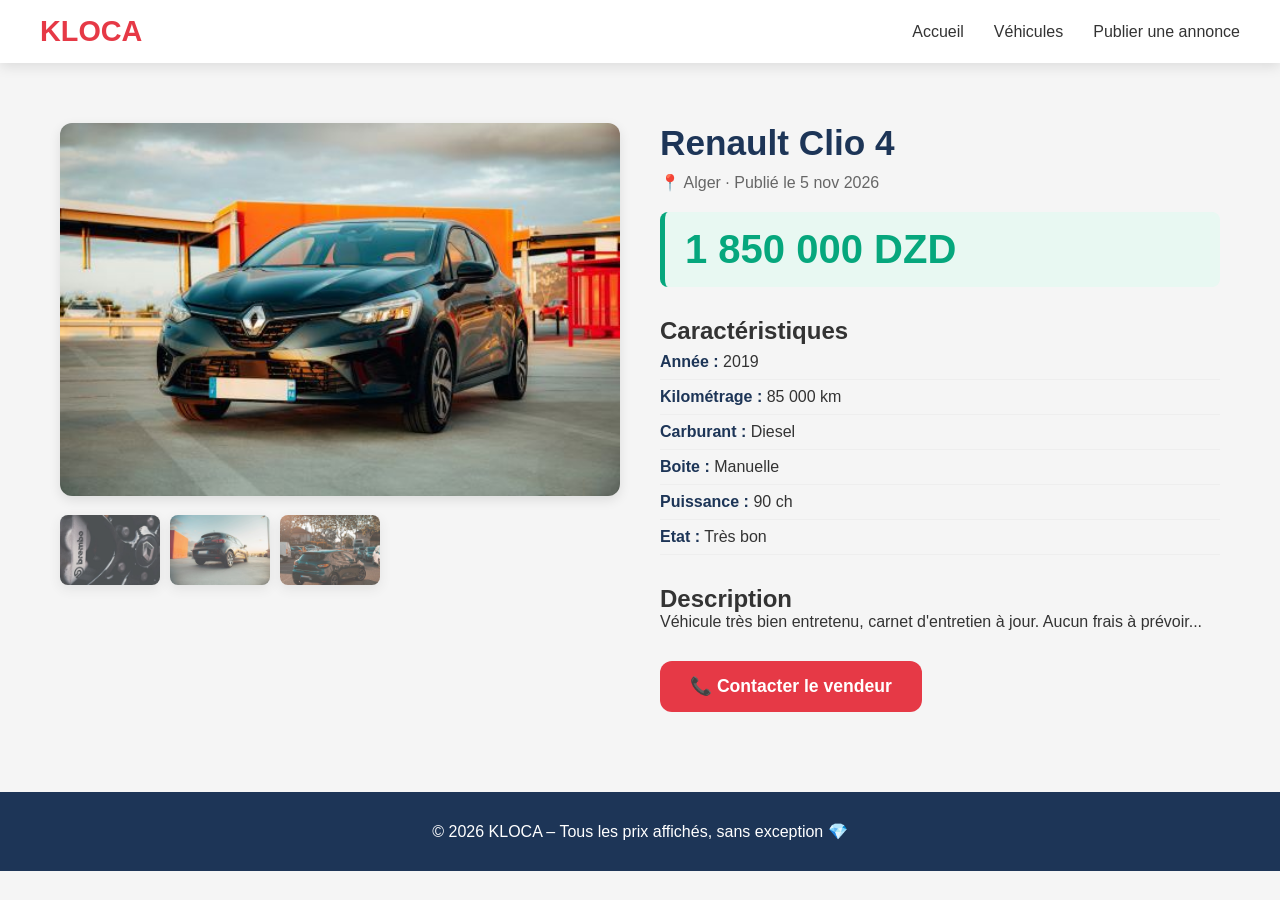
==== fiche.html @ 5174edcc "KLOCA V1: site avec vraies annonces" ====
<!DOCTYPE html>
<html lang="ar" dir="ltr" class="notranslate" translate="no">
<head>
    <meta charset="UTF-8">
    <meta name="google" content="notranslate"/>
    <meta name="viewport" content="width=device-width, initial-scale=1.0">
    <title>Annonces - Vente Achat - kloca</title>
    <link rel="stylesheet" href="css/style.css">
</head>
<body>
    <header >
       <div class="logo">KLOCA</div> 
             
        <!--Navigation principal-->
        <nav>
                <a href="index.html" >Accueil</a>
                <a href="voitures.html">Véhicules</a>
                <a href="publier.html">Publier une annonce</a>
        </nav>                
    </header>
    <main class="fiche">
        <div class="fiche-images">
            <img  src="img/voit05.jpg" alt="Renault Clio 4" class="image-principale">
        

        <div class="miniatures">
            <img src="img/clio4-1.jpg" >
            <img src="img/clio4-2.jpg" >
            <img src="img/clio4-3.jpg" >
        </div>
        </div>
        <div class="fiche-infos">
            <h1>Renault Clio 4</h1>
            <p class="localisation">📍 Alger · Publié le 5 nov 2026</p>
            <p class="prix-grand">1 850 000 DZD</p>
            <h2>Caractéristiques</h2>
            <ul class="specs-liste">
                <li><strong>Année :</strong> 2019</li>
                <li><strong>Kilométrage :</strong> 85 000 km</li>
                <li><strong>Carburant :</strong> Diesel</li>
                <li><strong>Boite :</strong> Manuelle</li>
                <li><strong>Puissance :</strong> 90 ch</li>
                <li><strong>Etat :</strong> Très bon</li>
            </ul>
            <h2>Description</h2>
            <p>Véhicule très bien entretenu, carnet d'entretien à jour. Aucun frais à prévoir...</p>
            <button class="btn-contact">📞 Contacter le vendeur</button>
        </div>
    </main>
        <footer>
        <p>© 2026 KLOCA – Tous les prix affichés, sans exception 💎</p>
    </footer>
    <script src="js/script.js"></script>
</body>
</html>
---- css/style.css ----
:root{
    --couleur-primaire: #E63946;
    --couleur-secondaire: #1D3557;
    --couleur-accent: #F1FAEE;
    --couleur-texte: #333;
    --couleur-prix: #06A77D;
    --ombre: 0 4px 12px rgba(0,0,0,0.1);
    --radius: 12px;
}
*{box-sizing: border-box; margin: 0; padding: 0;}
body{
    font-family: 'Segoe UI', Tahoma, Geneva, Verdana, sans-serif;
    color: var(--couleur-texte);
    background: #f5f5f5;
}
header{
  background: white;
  box-shadow: var(--ombre);
  padding: 15px 40px;
  display: flex;
  justify-content: space-between;
  align-items: center;
  position: sticky;
  top: 0;
  z-index: 100;
}
.logo{
  font-size: 1.8rem;
  font-weight: bold;
  color: var(--couleur-primaire);
}
nav{
  display: flex;
  gap: 30px;
}
nav a{
  text-decoration: none;
  color: var(--couleur-texte);
  font-weight: 500;
  transition: color 0.3s;
}
nav a:hover{
  color: var(--couleur-primaire);
}
/* HERO*/
.hero{
  background: linear-gradient(135deg, var(--couleur-secondaire), #457B9D);
  color: white;
  padding: 80px 20px;
  text-align: center;
}
.hero h1{
  font-size: 2.8rem;
  margin-bottom: 15px;
}
.hero p{
  font-size: 1.5rem;
   margin-bottom: 30px;
   opacity: 0.95;
}
.btn{
  display: inline-block;
  background: var(--couleur-primaire);
  color: white;
  padding: 14px 32px;
  border-radius: var(--radius);
  text-decoration: none;
  font-weight: bold;
  transition: transform 0.2s;
}
.btn:hover{ transform: scale(1.05);}

/* GRILLE VÉHICULES */
.vidette { padding: 60px 40px;}
.vidette h2{ 
  font-size: 2rem;
  margin-bottom: 30px;
  color: var(--couleur-secondaire);
}
.grille-vehicules {
  display: grid;
  grid-template-columns: repeat(auto-fill, minmax(300px,1fr));
  gap: 30px;
}

/* CARTE VÉHICULE */
.carte-vehicule{
  display: flex;
  flex-direction: column;
  background: white;
  border-radius: var(--radius);
  overflow: hidden;
  box-shadow: var(--ombre);
  transition: transform 0.3s, box-shadow 0.3s;
}

.carte-vehicule:hover {
  transform:  translateY(-8px);
  box-shadow:  0 12px 24px rgba(0,0,0,0.15);
}
.carte-vehicule img{
  width: 100%;
  height: 200px;
  object-fit: cover;
}
.carte-contenu{
  display: flex;
  flex-direction: column;
  flex: 1;
  padding: 20px;}
.carte-contenu h3{
  font-size: 1.3rem;
  margin-bottom: 8px;
}
.specs{
  color: #666;
  font-size: 0.9rem;
  margin-bottom: 15px;
}

/* 🔒 LE PRIX – toujours visible, toujours en évidence */
.prix{
  font-size: 1.5rem;
  font-weight: bold;
  color: var(--couleur-prix);
  margin-bottom: 15px;
}
.btn-voir{
  display: block;
  margin-top: auto;
  text-align: center;
  background: var(--couleur-secondaire);
  color: white;
  text-decoration: none;
  padding: 10px;
  border-radius: 8px;
  transition: background 0.3s;
}
.btn-voir:hover{ background: var(--couleur-primaire);}
.barre-recherche{
  background: white;
  padding: 20px;
  border-radius: var(--radius);
  box-shadow: var(--ombre);
  display: flex;
  gap: 15px;
  flex-wrap: wrap;
  margin-bottom: 30px;
}
.barre-recherche input,
.barre-recherche select{
  padding: 12px;
  border: 1px solid #ddd;
  border-radius: 8px;
  font-size: 1rem;
  flex: 1;
  min-width: 180px;
}
.barre-recherche button{
  background: var(--couleur-primaire);
  color: white;
  border: none;
  padding: 12px 24px;
  border-radius: 8px;
  cursor: pointer;
  font-weight: bold;
}

.fiche{
  display: grid;
  grid-template-columns: 1fr 1fr;
  gap: 40px;
  max-width: 1200px;
  margin: 40px auto;
  padding: 20px;
}
.fiche-images img{
  width: 100%;
  border-radius: var(--radius);
  box-shadow: var(--ombre);
}
.miniatures{
  display: flex;
  gap: 10px;
  margin-top: 15px;
}
.miniatures img{
  width: 100px;
  height: 70px;
  object-fit: cover;
  border-radius: 8px;
  cursor: pointer;
  opacity: 0.7;
  transition: opacity 0.3s;
}
.miniatures img:hover{
  opacity: 1;
}
.fiche-infos h1{
  font-size: 2.2rem;
  margin-bottom: 10px;
  color: var(--couleur-secondaire);
}
.localisation{
  color: #666;
  margin-bottom: 20px;
}

.prix-grand{
    font-size: 2.5rem;
    font-weight: bold;
    color: var(--couleur-prix);
    background: #e8f8f2;
    border-left: 5px solid var(--couleur-prix);
    padding: 15px 20px;
    border-radius: 8px;
    margin-bottom: 30px;
}
.specs-liste{
  list-style: none;
  padding: 0;
  margin-bottom: 30px;
}
.specs-liste li{
  padding: 8px 0;
  border-bottom: 1px solid #eee;
}
.specs-liste li strong{
  color: var(--couleur-secondaire);
}
.btn-contact{
  display: inline-block;
  background: var(--couleur-primaire);
  color: white;
  padding: 15px 30px;
  border: none;
  border-radius: var(--radius);
  font-size: 1.1rem;
  font-weight: bold;
  cursor: pointer;
  transition: transform 0.2s;
  margin-top: 30px;
}
.btn-contact:hover{
  transform: scale(1.05);
}
/*footer*/
footer{
  background-color: var(--couleur-secondaire);
  color: white;
  text-align: center;
  padding: 30px;
  margin-top: 60px;
}
/* RESPONSIVE */
@media (max-width: 768px) {
    header { flex-direction: column; gap: 15px; padding: 15px; }
    nav { gap: 15px; flex-wrap: wrap; justify-content: center; }
    .hero h1 { font-size: 2rem; }
    .vidette { padding: 40px 20px; }
    .fiche { grid-template-columns: 1fr; }
}
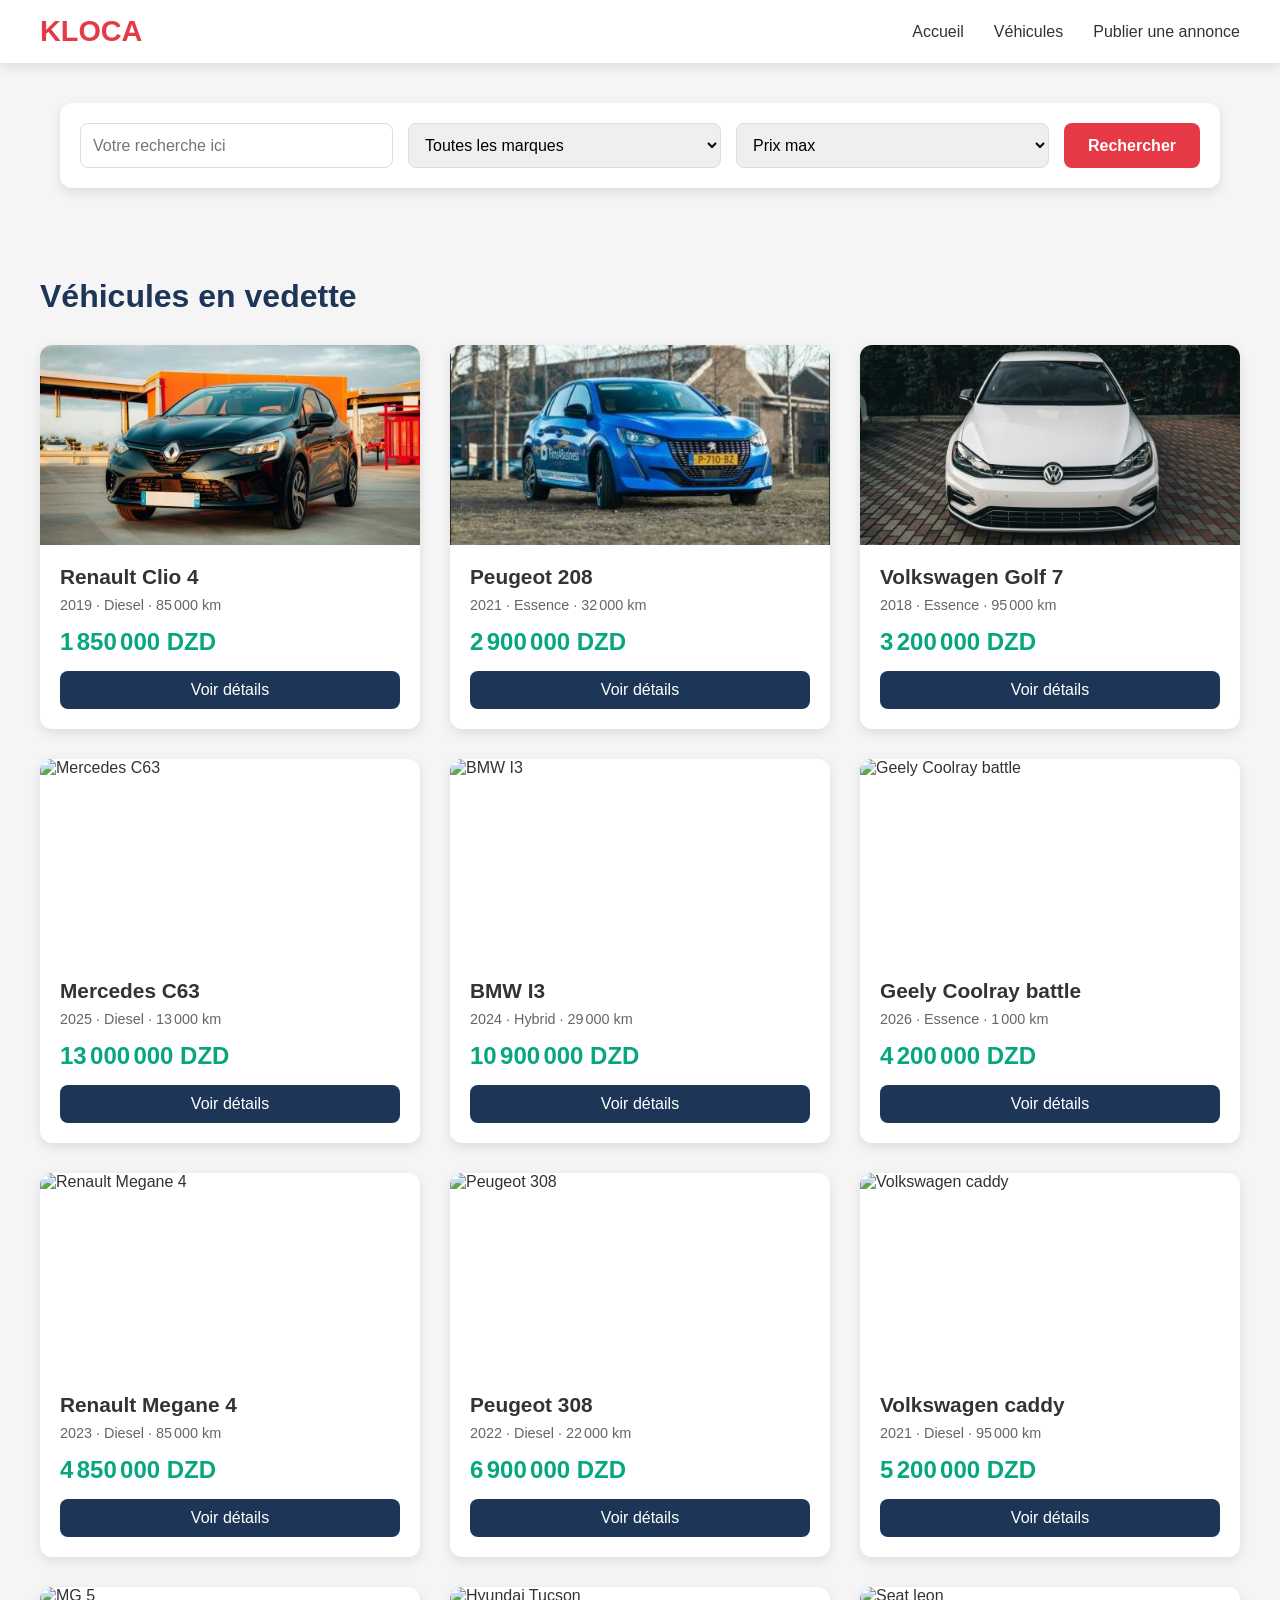
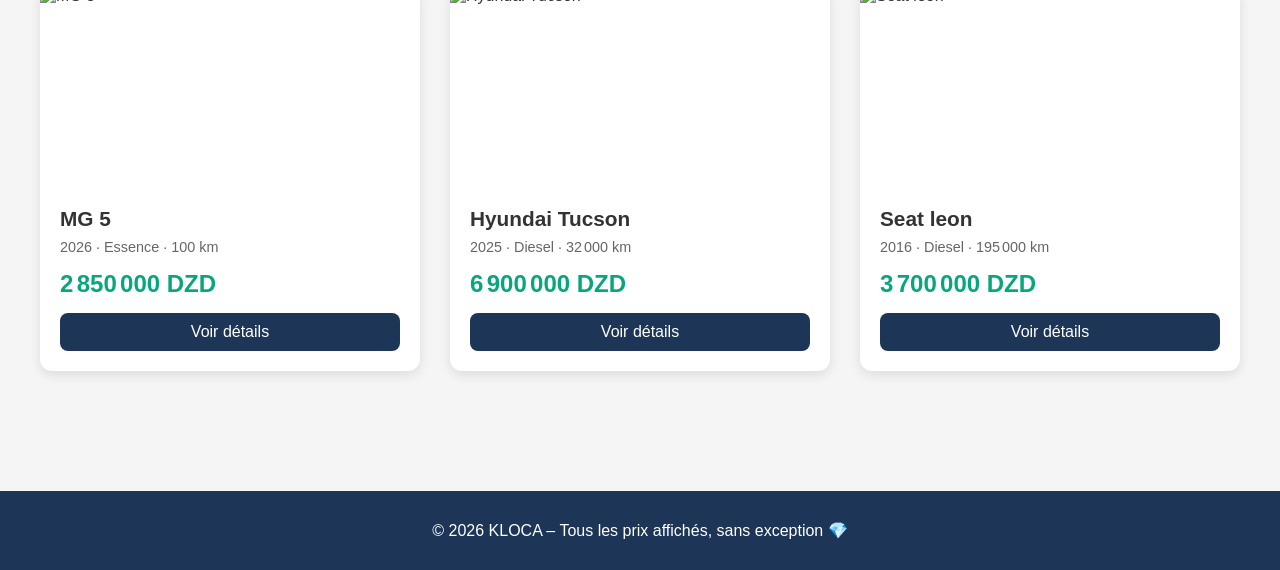
==== commit 72ca98c3: "Fiche dynamique terlinée" ====
--- a/fiche.html
+++ b/fiche.html
@@ -18,38 +18,14 @@
                 <a href="publier.html">Publier une annonce</a>
         </nav>                
     </header>
-    <main class="fiche">
-        <div class="fiche-images">
-            <img  src="img/voit05.jpg" alt="Renault Clio 4" class="image-principale">
+    <main class="fiche" id="fiche-container">
         
-
-        <div class="miniatures">
-            <img src="img/clio4-1.jpg" >
-            <img src="img/clio4-2.jpg" >
-            <img src="img/clio4-3.jpg" >
-        </div>
-        </div>
-        <div class="fiche-infos">
-            <h1>Renault Clio 4</h1>
-            <p class="localisation">📍 Alger · Publié le 5 nov 2026</p>
-            <p class="prix-grand">1 850 000 DZD</p>
-            <h2>Caractéristiques</h2>
-            <ul class="specs-liste">
-                <li><strong>Année :</strong> 2019</li>
-                <li><strong>Kilométrage :</strong> 85 000 km</li>
-                <li><strong>Carburant :</strong> Diesel</li>
-                <li><strong>Boite :</strong> Manuelle</li>
-                <li><strong>Puissance :</strong> 90 ch</li>
-                <li><strong>Etat :</strong> Très bon</li>
-            </ul>
-            <h2>Description</h2>
-            <p>Véhicule très bien entretenu, carnet d'entretien à jour. Aucun frais à prévoir...</p>
-            <button class="btn-contact">📞 Contacter le vendeur</button>
-        </div>
     </main>
         <footer>
         <p>© 2026 KLOCA – Tous les prix affichés, sans exception 💎</p>
     </footer>
-    <script src="js/script.js"></script>
+    <script src="js/donnees.js"></script>
+    <script src="js/fiche.js"></script> 
+    
 </body>
 </html>
--- a/css/style.css
+++ b/css/style.css
@@ -156,6 +156,10 @@
   flex: 1;
   min-width: 180px;
 }
+.barre-recherche input:focus,
+.barre-recherche select:focus{
+  border-color: var(--couleur-primaire);
+}
 .barre-recherche button{
   background: var(--couleur-primaire);
   color: white;
@@ -164,8 +168,12 @@
   border-radius: 8px;
   cursor: pointer;
   font-weight: bold;
-}
-
+  font-size: 1rem;
+  transition: background 0.3s;
+}
+.barre-recherche button:hover {
+    background: var(--couleur-secondaire);
+}
 .fiche{
   display: grid;
   grid-template-columns: 1fr 1fr;
@@ -244,6 +252,19 @@
 .btn-contact:hover{
   transform: scale(1.05);
 }
+.recherche{
+  max-width: 1200px;
+  margin: 40px auto 0;
+  padding: 0 20px;
+}
+.btn-retour{
+  display: inline-block;
+  margin-bottom: 20px;
+  color: var(--couleur-primaire); 
+  text-decoration: none;
+  font-weight: bold; 
+}
+
 /*footer*/
 footer{
   background-color: var(--couleur-secondaire);
